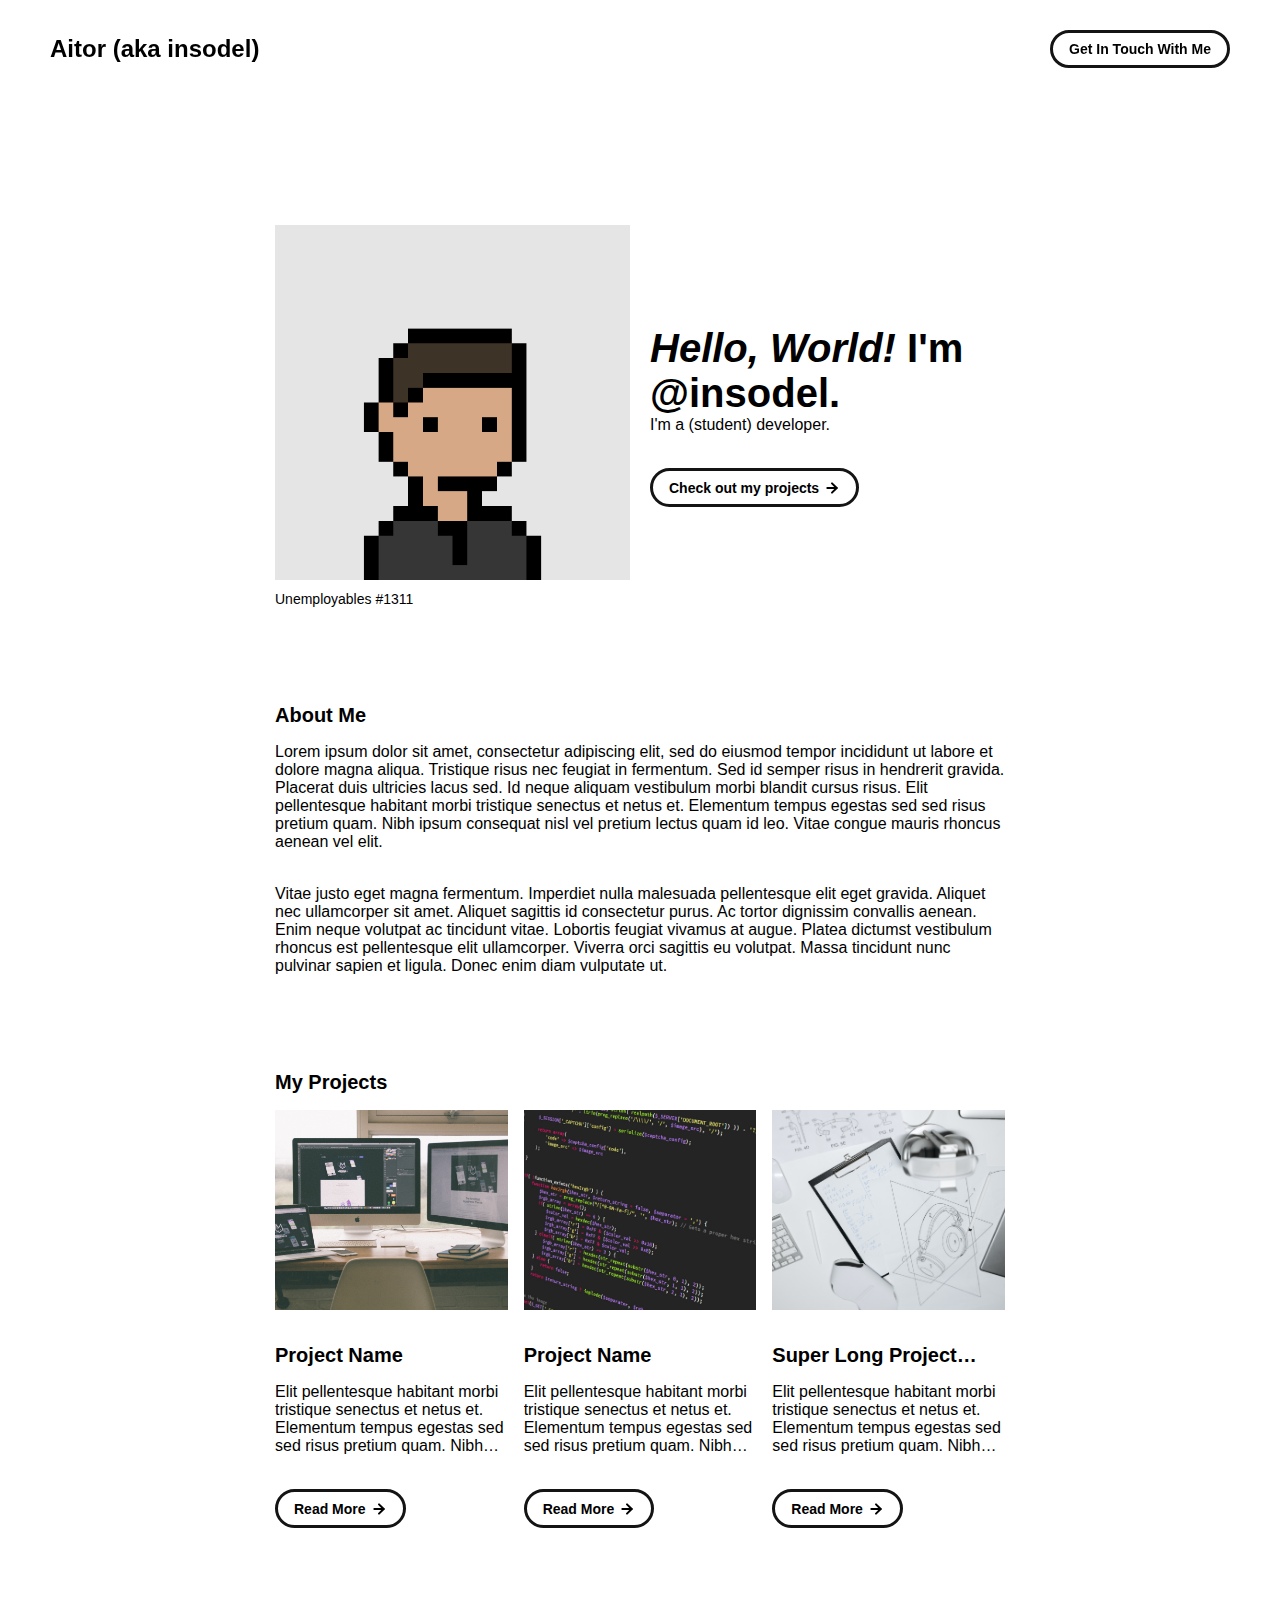
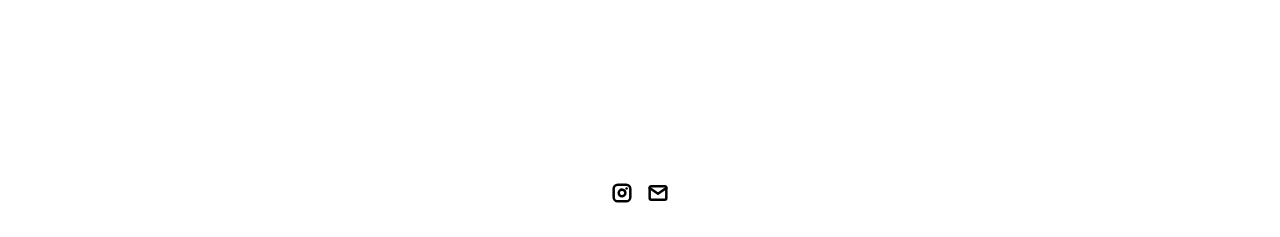
==== index.html @ 94fdd2ee "updating mail and instagram" ====
<!DOCTYPE html>
<html lang="en">
	<head>
		<meta charset="utf-8">

    <!-- 
      TODO

      Upload your Unemployable (or whatever photo you like) to the assets/images folder
      and change the name of the image below to match the uploaded one

      Change the title in the <title> tag to whatever you would like the title of your portfolio to be

      This should be the same across all pages.
     -->
    <link rel="icon" href="./assets/images/1311.png" />
		<title>Insodel's Unemployables Portfolio</title>
    <meta name="description" content="A landing page to showcase what I'm currently learning.">
    <meta name="viewport" content="width=device-width, initial-scale=1" />

		<link rel="stylesheet" href="./css/layout.css">
    <link rel="stylesheet" href="./css/typography.css">
    <link rel="stylesheet" href="./css/utilities.css">

		<script defer src="./js/script.js"></script>
	</head>
	<body>
    <!-- NAVBAR -->
    <div class="navbar">
      <a class="nav-title-link" href="./index.html">
        <!-- TODO - Change the "Portfolio Title" to whatever you want displayed in the top left -->
        <span class="nav-title">Aitor (aka insodel)</span>
         
        <a class="button" href="mailto:aitor.alavaruiz@gmail.com">
          <span class="button-text">Get In Touch With Me</span>
        </a>
      </a>
    </div>

    <!-- MAIN PAGE CONTENT -->
    <div id="main-content">

      <!-- PORTFOLIO HEADER -->
      <div id="portfolio-header">
        <div id="portfolio-header-image-container">
          <!-- 
            TODO

            - Change the img "src" attribute to point to the Unemployable image you uploaded (or whatever image).
            - Change the number to point to your Unemployable & replace the OpenSea link with your own
            - If you aren't using an Unemployable as your image, remove the entire "a" element
          -->
          <img src="./assets/images/1311.png" class="portfolio-header-image">
          <a class="no-underline" target="_blank" href="https://opensea.io/assets/0xe0be388ab81c47b0f098d2030a1c9ef190691a8a/1311">
            <span class="image-caption">Unemployables #1311</span>
          </a>
        </div>

          <!-- 
            TODO

            - Change the main-title to whatver you want
            - Change the body-text after that to a quick introduction to what you do
            - Edit the button text if you feel like it. It will link to the projects section below.
          -->
        <div id="portfolio-header-text-container">
            <div class="header-text">
		    <span class="main-title"><i>Hello, World!</i> I'm @insodel.</span>
              <div class="body-text">I'm a (student) developer. </div>
            </div>
            <a class="button" id="my-work-link">
              <span class="button-text">Check out my projects</span> 
              <image src="./assets/icons/arrow-right.svg" class="right-arrow-icon"/>
            </a>
        </div>
      </div>

      <!-- ABOUT SECTION -->
      <!-- 
        TODO

        - Change the subheader-text to whatever header you want
        - Add paragraphs using the <div class="body-text"></div> elements in the "about-section-content"
      -->
      <div id="about-section">
        <span class="subheader-text">About Me</span>
        <div class="about-section-content">
          <div class="body-text">Lorem ipsum dolor sit amet, consectetur adipiscing elit, sed do eiusmod tempor incididunt ut labore et dolore magna aliqua. Tristique risus nec feugiat in fermentum. Sed id semper risus in hendrerit gravida. Placerat duis ultricies lacus sed. Id neque aliquam vestibulum morbi blandit cursus risus. Elit pellentesque habitant morbi tristique senectus et netus et. Elementum tempus egestas sed sed risus pretium quam. Nibh ipsum consequat nisl vel pretium lectus quam id leo. Vitae congue mauris rhoncus aenean vel elit.</div>
          <div class="body-text">Vitae justo eget magna fermentum. Imperdiet nulla malesuada pellentesque elit eget gravida. Aliquet nec ullamcorper sit amet. Aliquet sagittis id consectetur purus. Ac tortor dignissim convallis aenean. Enim neque volutpat ac tincidunt vitae. Lobortis feugiat vivamus at augue. Platea dictumst vestibulum rhoncus est pellentesque elit ullamcorper. Viverra orci sagittis eu volutpat. Massa tincidunt nunc pulvinar sapien et ligula. Donec enim diam vulputate ut.</div>
        </div>
      </div>

      <!-- PROJECTS / MY WORK SECTION -->
      <div id="my-work-section">
        <!-- TODO - Change the subheader-text to whatever you want the Projects section header to say -->
        <span class="subheader-text">My Projects</span>

        <div class="projects-container">
          <!-- 
            TODO

            This is where the project cards live. Here's a base level project card for you to copy:
            <div class="project-card">
              <img src="./assets/images/IMAGE_NAME" class="project-image">
              <div class="project-card-text-container">
                <div class="subheader-text project-title">PROJECT_NAME</div>
                <div class="body-text project-card-text">SMALL_PROJECT_DESCRIPTION</div>
              </div>
              <a class="button" href="./project-pages/PROJECT_PAGE_NAME.html">
                <span class="button-text">Read More</span>
                <image src="./assets/icons/arrow-right.svg" class="right-arrow-icon"/>
              </a>
            </div>

            - To add a project to the this area, copy the above, paste it below this comment, and change the following:
                - IMAGE_NAME: the name of the image file in assets/images
                - PROJECT_NAME: the name of the project (keep it short, it only shows 1 line)
                - SMALL_PROJECT_DESCRIPTION: a quick project description (max 4 lines)
                - PROJECT_PAGE_NAME.html: the html filename for the project (must be in project-pages folder)
          -->
          <div class="project-card">
            <img src="./assets/images/desktop.jpeg" class="project-image">
            <div class="project-card-text-container">
              <div class="subheader-text project-title">Project Name</div>
              <div class="body-text project-card-text">Elit pellentesque habitant morbi tristique senectus et netus et. Elementum tempus egestas sed sed risus pretium quam. Nibh ipsum consequat nisl vel pretium</div>
            </div>
            <a class="button" href="./project-pages/project-template.html">
              <span class="button-text">Read More</span>
              <image src="./assets/icons/arrow-right.svg" class="right-arrow-icon"/>
            </a>
          </div>
          <div class="project-card">
            <img src="./assets/images/code.jpeg" class="project-image">
            <div class="project-card-text-container">
              <div class="subheader-text project-title">Project Name</div>
              <div class="body-text project-card-text">Elit pellentesque habitant morbi tristique senectus et netus et. Elementum tempus egestas sed sed risus pretium quam. Nibh ipsum consequat nisl vel pretium</div>
            </div>
            <a class="button" href="./project-pages/project-template.html">
              <span class="button-text">Read More</span>
              <image src="./assets/icons/arrow-right.svg" class="right-arrow-icon"/>
            </a>
          </div>
          <div class="project-card">
            <img src="./assets/images/sketchbook.jpeg" class="project-image">
            <div class="project-card-text-container">
              <div class="subheader-text project-title">Super Long Project Name That Should be Hidden</div>
              <div class="body-text project-card-text">Elit pellentesque habitant morbi tristique senectus et netus et. Elementum tempus egestas sed sed risus pretium quam. Nibh ipsum consequat nisl vel pretium</div>
            </div>
            <a class="button" href="./project-pages/project-template.html">
              <span class="button-text">Read More</span>
              <image src="./assets/icons/arrow-right.svg" class="right-arrow-icon"/>
            </a>
          </div>
        </div>
      </div>
    </div>

    <!-- FOOTER -->
    <div id="footer">
      
      <a class="icon-link" target="_blank" href="https://instagram.com/insomniadeliriums">
        <image src="./assets/icons/instagram.svg" class="footer-icon"/>
      </a>
      
      <a class="icon-link" href="mailto:aitor.alavaruiz@gmail.com">
        <image src="./assets/icons/mail.svg" class="footer-icon"/>
      </a>
    </div>

	</body>
</html>
---- css/layout.css ----
* {
  box-sizing: border-box;
}

html {
  text-size-adjust: none;
  -webkit-text-size-adjust: none;
  -moz-text-size-adjust: none;
  -ms-text-size-adjust: none;
}

body {
  margin: 0;
  -webkit-font-smoothing: antialiased;
  -moz-osx-font-smoothing: grayscale;
}




/* Main Page Layout */

#main-content {
  margin: 225px 425px;
  display: flex;
  flex-direction: column;
  gap: 96px;
}




/* Portfolio Header */

#portfolio-header {
  display: flex;
  gap: 20px;
  align-items: center;
}

#portfolio-header-image-container {
  display: flex;
  flex-direction: column;
  gap: 10px;
  flex-basis: 50%;
}

.portfolio-header-image {
  width: 100%;
  height: auto;
}

#portfolio-header-text-container {
  display: flex;
  flex-direction: column;
  gap: 34px;
  flex-basis: 50%;
}




/* About Section */

#about-section {
  display: flex;
  flex-direction: column;
  gap: 16px;
}

.about-section-content {
  display: flex;
  flex-direction: column;
  gap: 34px;
}




/* Project Section */

#my-work-section {
  display: flex;
  flex-direction: column;
  gap: 16px;
}

.projects-container {
  display: flex;
  gap: 34px 16px;
  flex-wrap: wrap;
}

    /* Project Cards */

    .project-card {
      max-width: calc((100% - 32px) / 3);
      display: flex;
      flex-direction: column;
      gap: 34px;
    }

    .project-card-text-container {
      flex-direction: column;
      display: flex;
      gap: 16px
    }

    .project-image {
      width: 100%;
      height: 200px;
      object-fit: cover;
      object-position: center;
    }




/* Project Pages */

#project-header {
  display: flex;
  flex-direction: column;
  gap: 16px;
}

.project-header-image {
  width: 100%;
  height: auto;
}

#project-details {
  display: flex;
  flex-direction: column;
  gap: 16px;
}

.project-details-content {
  display: flex;
  flex-direction: column;
  gap: 34px;
}

    /* Project Gallery */

    #project-gallery {
      display: flex;
      flex-direction: column;
      gap: 16px;
    }

    .project-gallery-content {
      display: flex;
      flex-wrap: wrap;
      gap: 34px 16px;
    }

    .gallery-image-container {
      width: 100%;
      display: flex;
      flex-direction: column;
      gap: 10px;
    }

    .gallery-image-container.half-width {
      width: calc((100% - 16px) / 2);
    }

    .gallery-image {
      width: 100%;
      height: auto;
    }


/* Extra Extra large devices (large laptops and desktops, 1200px and below) */
@media only screen and (max-width: 1600px) {
  #main-content {
    margin: 225px 275px;
  }
}

/* Extra large devices (large laptops and desktops, 1200px and below) */
@media only screen and (max-width: 1200px) {
  #main-content {
    margin: 225px 175px;
  }
}

/* Large devices (laptops/desktops, 1000px and below) */
@media only screen and (max-width: 1000px) {
  #main-content {
    margin: 225px 75px;
  }
}

/* Small devices (portrait tablets and large phones, 800px and below) */
@media only screen and (max-width: 800px) {
  #main-content {
    margin: 150px 50px;
  }

  #portfolio-header {
    flex-direction: column;
  }

  .project-card {
    max-width: calc((100% - 16px) / 2);
  }
}

/* Small devices (portrait tablets and large phones, 600px and below) */
@media only screen and (max-width: 600px) {
  #main-content {
    margin: 125px 20px;
  }

  .project-card {
    max-width: 100%;
  }
}
---- css/typography.css ----
body {
  font-family: "Helvetica Neue", Helvetica, Arial, sans-serif;
}

.nav-title {
  font-weight: 700;
  font-size: 24px;
}

.button-text {
  font-size: 14px;
  font-weight: 700;
}

.image-caption {
  font-size: 14px;
  font-weight: 500;
}

.main-title {
  font-size: 40px;
  font-weight: 700;
}

.subheader-text {
  font-size: 20px;
  font-weight: 700;
}

.body-text {
  font-size: 16px;
  font-weight: 500;
}

.project-card-text {
  overflow: hidden;
  text-overflow: ellipsis;
  display: -webkit-box;
  -webkit-line-clamp: 4;
  -webkit-box-orient: vertical;
}

.project-title {
  overflow: hidden;
  text-overflow: ellipsis;
  display: -webkit-box;
  -webkit-line-clamp: 1;
  -webkit-box-orient: vertical;
}
---- css/utilities.css ----
/* Icons */

.right-arrow-icon {
  width: 16px;
  height: 16px;
  margin-top: 1px;
}

.footer-icon {
  width: 20px;
  height: 20px;
}

a.icon-link {
  transition: transform 200ms ease-in-out;
}

a.icon-link:hover {
  cursor: pointer;
  stroke-width: 5;
  margin: 0;
  transform: rotate(15deg);
}


/* Navbar Styling */

.navbar {
  width: 100%;
  padding: 30px 50px;
  display: flex;
  justify-content: space-between;
  align-items: center;
  position: fixed;
  top: 0;
  left: 0;
}

.nav-title-link {
  color: black;
  text-decoration: none;
}

.nav-title-link:hover {
  text-decoration: underline;
}

/* Small devices (portrait tablets and large phones, 800px and below) */
@media only screen and (max-width: 800px) {
  .navbar {
    padding: 20px 20px;
    background-color: white
  }
}


/* Button Styling */

a.button {
  padding: 8px 16px;
  border: 3px solid #141414;
  border-radius: 50px;
  color: black;
  text-decoration: none;
  width: fit-content;
  display: flex;
  gap: 5px;
  align-items: center;
}

a.button:hover {
  text-decoration: underline;
  text-decoration-thickness: 2px;
  cursor: pointer;
}


/* Footer Styling */

#footer {
  width: 100%;
  display: flex;
  padding: 30px 50px;
  justify-content: center;
  align-items: center;
  gap: 16px;
}

/* Link Styling */
a.no-underline {
  text-decoration: none;
  color: black
}

a.no-underline:hover {
  text-decoration: underline;
  cursor: pointer;
}

/* Small devices (portrait tablets and large phones, 800px and below) */
@media only screen and (max-width: 800px) {
  #footer {
    padding: 20px 20px;
  }
}
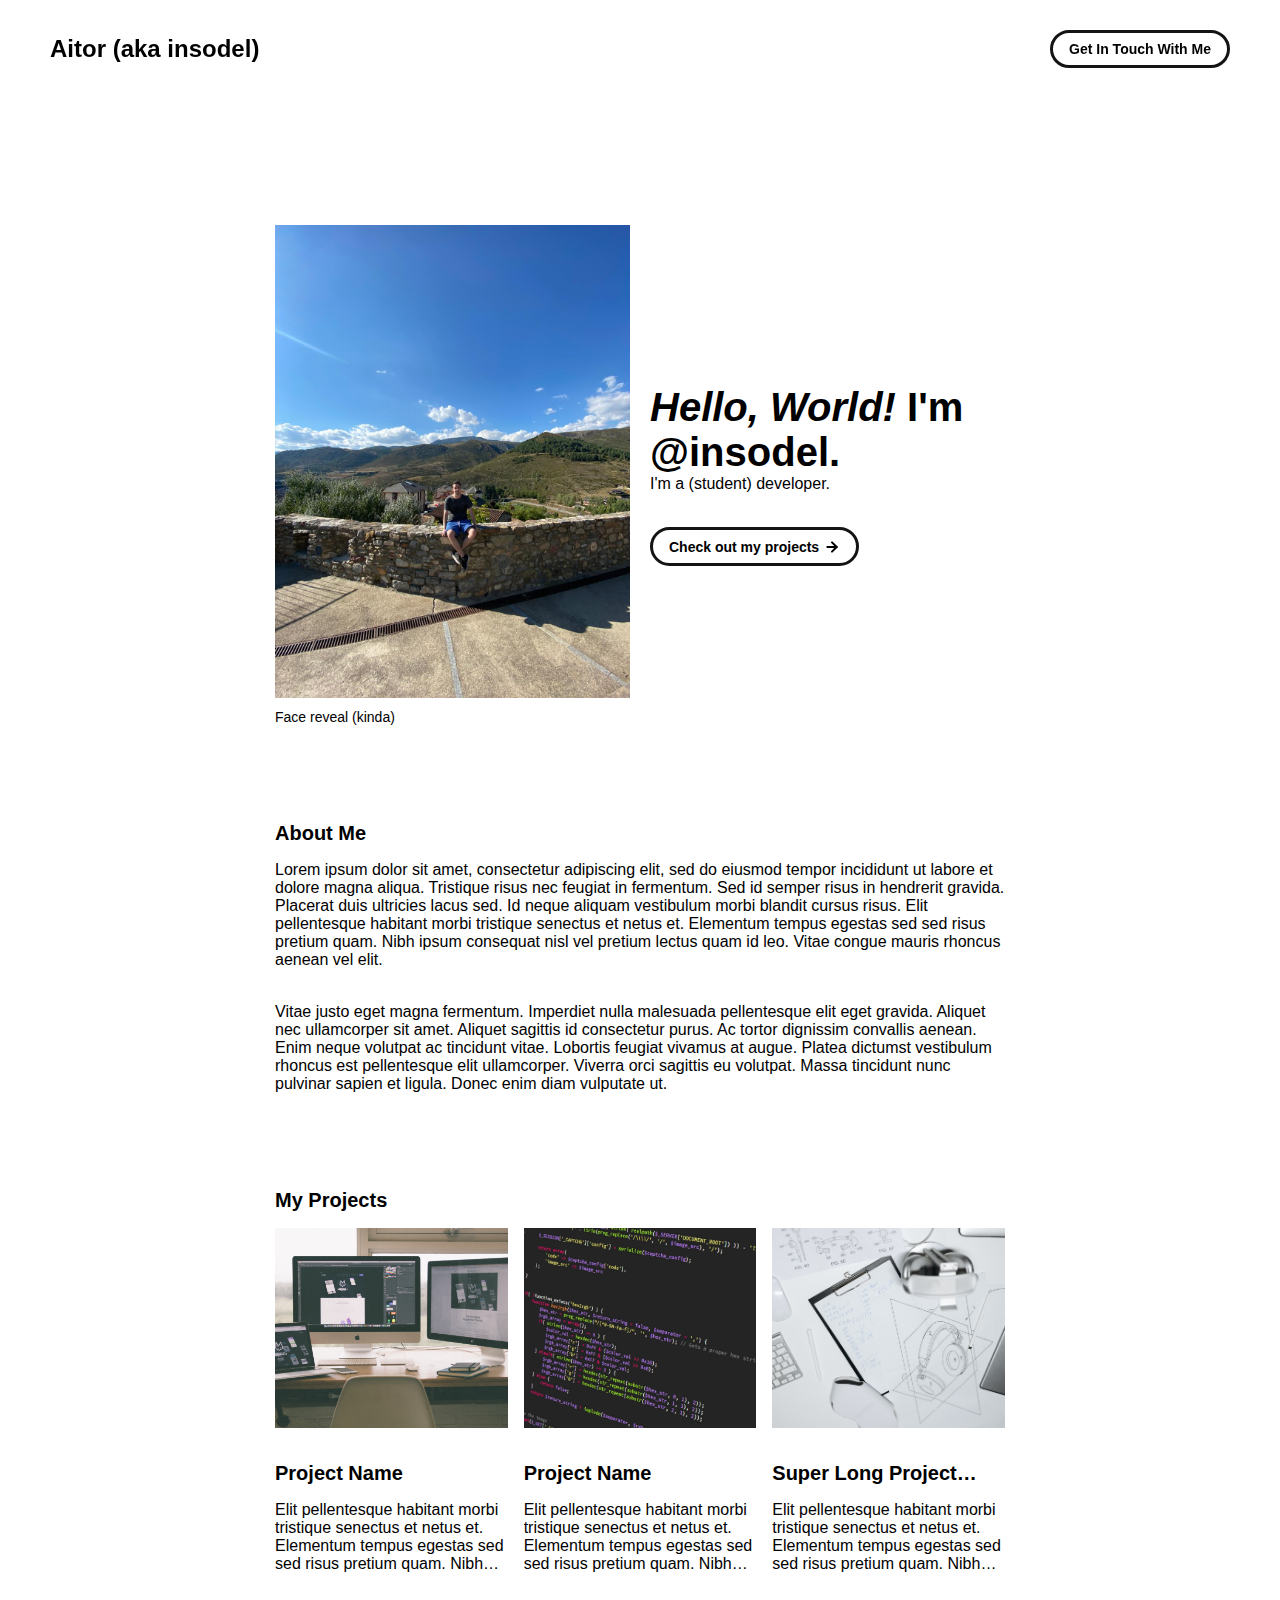
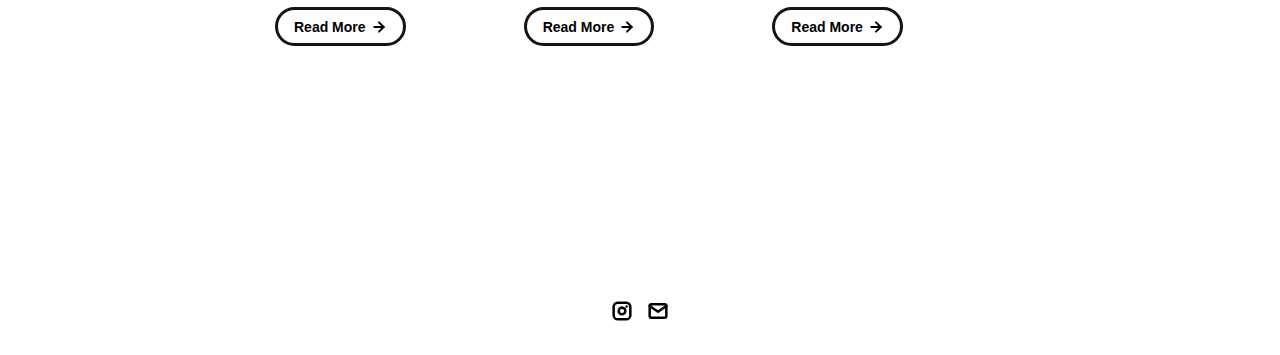
==== commit feaa479b: "Update index.html" ====
--- a/index.html
+++ b/index.html
@@ -13,7 +13,7 @@
 
       This should be the same across all pages.
      -->
-    <link rel="icon" href="./assets/images/1311.png" />
+    <link rel="icon" href="./assets/images/profpic.jpg" />
 		<title>Insodel's Unemployables Portfolio</title>
     <meta name="description" content="A landing page to showcase what I'm currently learning.">
     <meta name="viewport" content="width=device-width, initial-scale=1" />
@@ -50,9 +50,9 @@
             - Change the number to point to your Unemployable & replace the OpenSea link with your own
             - If you aren't using an Unemployable as your image, remove the entire "a" element
           -->
-          <img src="./assets/images/1311.png" class="portfolio-header-image">
+          <img src="./assets/images/profpic.jpg" class="portfolio-header-image">
           <a class="no-underline" target="_blank" href="https://opensea.io/assets/0xe0be388ab81c47b0f098d2030a1c9ef190691a8a/1311">
-            <span class="image-caption">Unemployables #1311</span>
+            <span class="image-caption">Face reveal (kinda)</span>
           </a>
         </div>
 
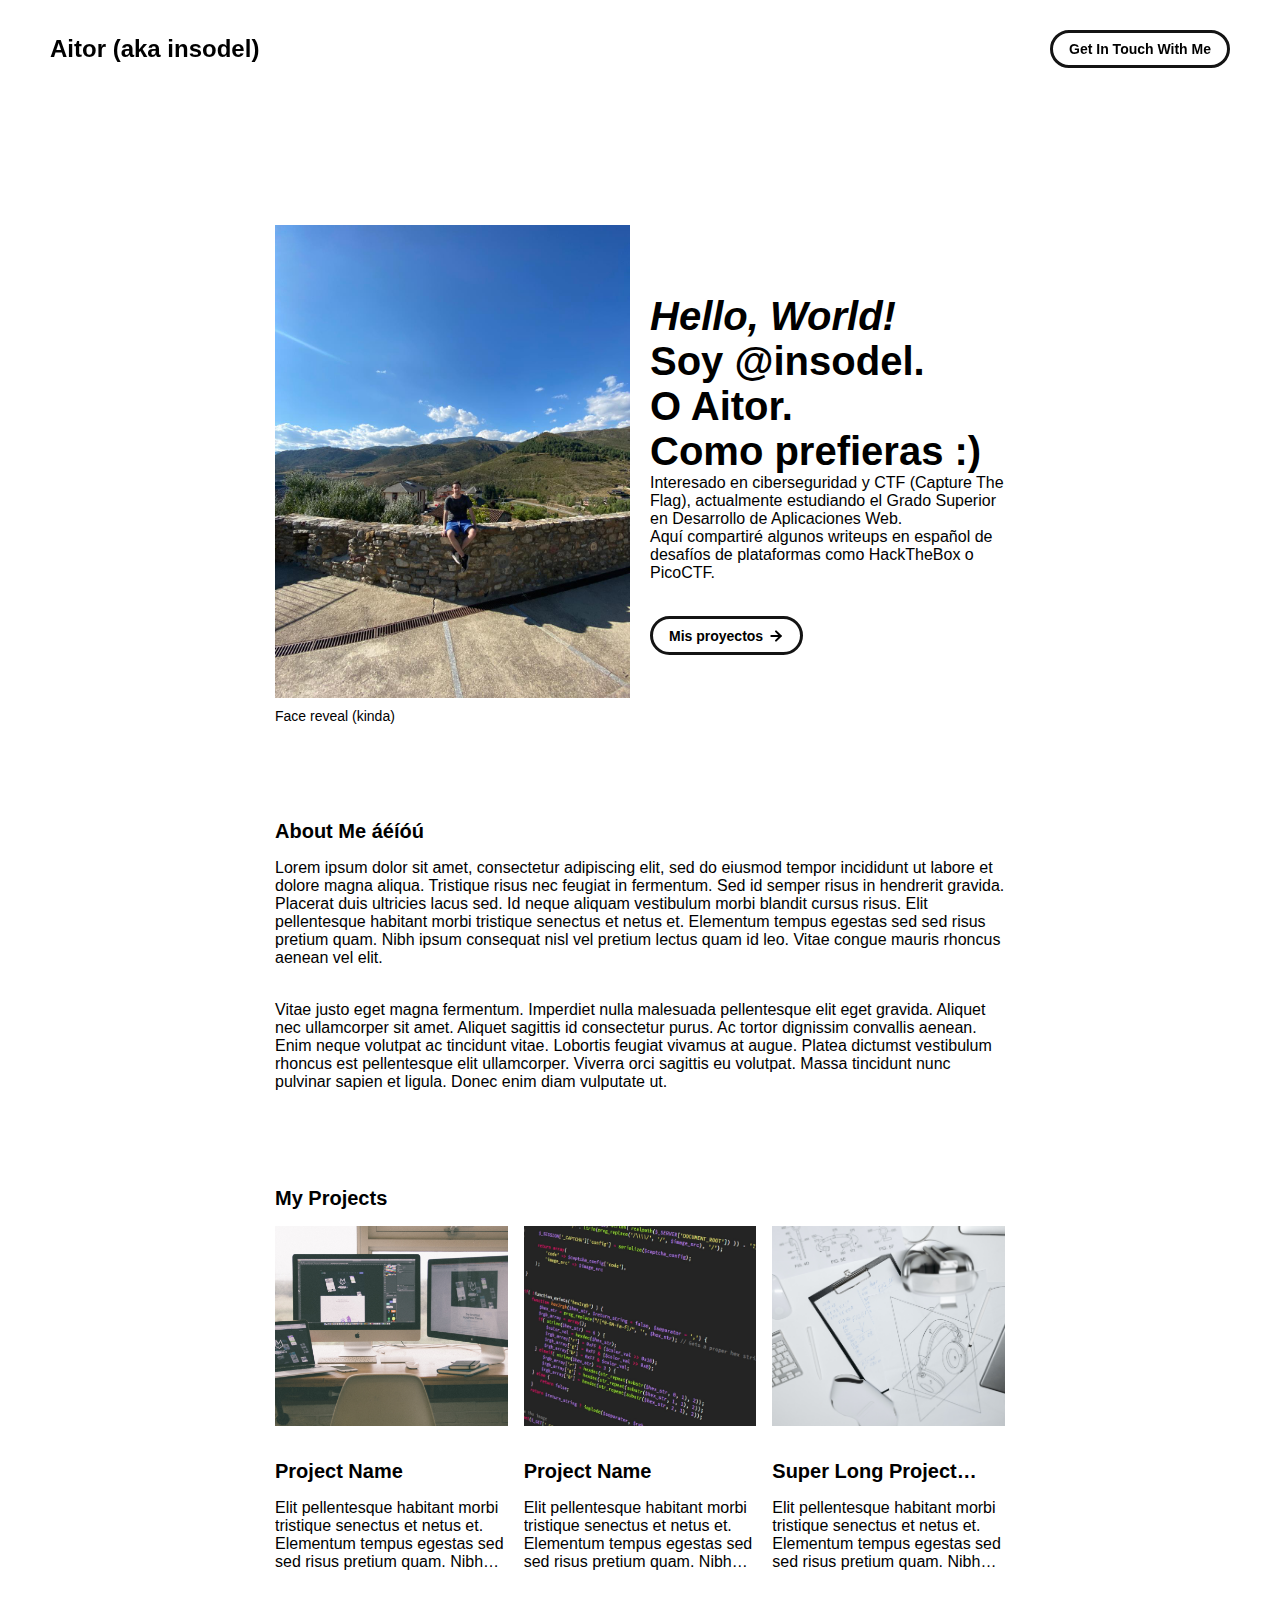
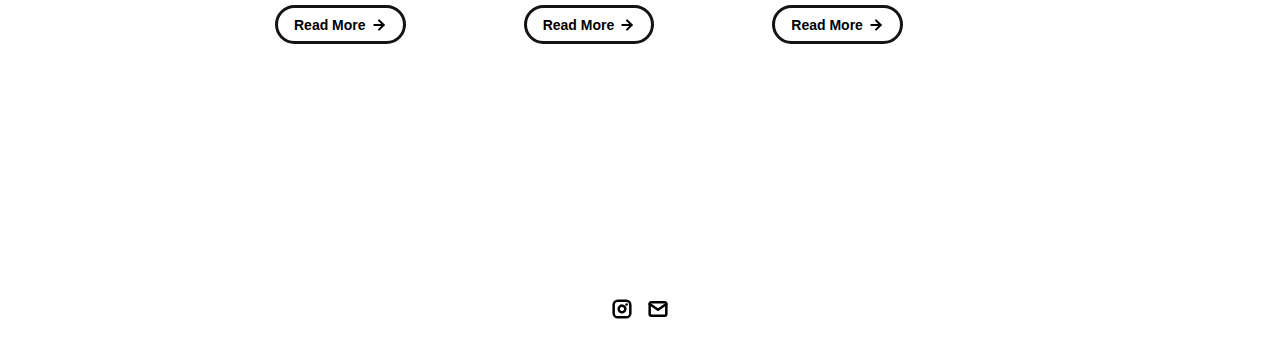
==== commit c59f6a27: "Update index.html" ====
--- a/index.html
+++ b/index.html
@@ -1,20 +1,11 @@
 <!DOCTYPE html>
-<html lang="en">
+<html lang="es">
 	<head>
 		<meta charset="utf-8">
 
-    <!-- 
-      TODO
-
-      Upload your Unemployable (or whatever photo you like) to the assets/images folder
-      and change the name of the image below to match the uploaded one
-
-      Change the title in the <title> tag to whatever you would like the title of your portfolio to be
-
-      This should be the same across all pages.
-     -->
+    
     <link rel="icon" href="./assets/images/profpic.jpg" />
-		<title>Insodel's Unemployables Portfolio</title>
+		<title>Insodel (Aitor)</title>
     <meta name="description" content="A landing page to showcase what I'm currently learning.">
     <meta name="viewport" content="width=device-width, initial-scale=1" />
 
@@ -51,9 +42,7 @@
             - If you aren't using an Unemployable as your image, remove the entire "a" element
           -->
           <img src="./assets/images/profpic.jpg" class="portfolio-header-image">
-          <a class="no-underline" target="_blank" href="https://opensea.io/assets/0xe0be388ab81c47b0f098d2030a1c9ef190691a8a/1311">
             <span class="image-caption">Face reveal (kinda)</span>
-          </a>
         </div>
 
           <!-- 
@@ -65,11 +54,11 @@
           -->
         <div id="portfolio-header-text-container">
             <div class="header-text">
-		    <span class="main-title"><i>Hello, World!</i> I'm @insodel.</span>
-              <div class="body-text">I'm a (student) developer. </div>
+		    <span class="main-title"><i>Hello, World!</i><br>Soy @insodel.<br> O Aitor.<br> Como prefieras :)</span>
+              <div class="body-text">Interesado en ciberseguridad y CTF (Capture The Flag), actualmente estudiando el Grado Superior en Desarrollo de Aplicaciones Web.<br>Aquí compartiré algunos writeups en español de desafíos de plataformas como HackTheBox o PicoCTF.  </div>
             </div>
             <a class="button" id="my-work-link">
-              <span class="button-text">Check out my projects</span> 
+              <span class="button-text">Mis proyectos</span> 
               <image src="./assets/icons/arrow-right.svg" class="right-arrow-icon"/>
             </a>
         </div>
@@ -83,7 +72,7 @@
         - Add paragraphs using the <div class="body-text"></div> elements in the "about-section-content"
       -->
       <div id="about-section">
-        <span class="subheader-text">About Me</span>
+        <span class="subheader-text">About Me áéíóú</span>
         <div class="about-section-content">
           <div class="body-text">Lorem ipsum dolor sit amet, consectetur adipiscing elit, sed do eiusmod tempor incididunt ut labore et dolore magna aliqua. Tristique risus nec feugiat in fermentum. Sed id semper risus in hendrerit gravida. Placerat duis ultricies lacus sed. Id neque aliquam vestibulum morbi blandit cursus risus. Elit pellentesque habitant morbi tristique senectus et netus et. Elementum tempus egestas sed sed risus pretium quam. Nibh ipsum consequat nisl vel pretium lectus quam id leo. Vitae congue mauris rhoncus aenean vel elit.</div>
           <div class="body-text">Vitae justo eget magna fermentum. Imperdiet nulla malesuada pellentesque elit eget gravida. Aliquet nec ullamcorper sit amet. Aliquet sagittis id consectetur purus. Ac tortor dignissim convallis aenean. Enim neque volutpat ac tincidunt vitae. Lobortis feugiat vivamus at augue. Platea dictumst vestibulum rhoncus est pellentesque elit ullamcorper. Viverra orci sagittis eu volutpat. Massa tincidunt nunc pulvinar sapien et ligula. Donec enim diam vulputate ut.</div>
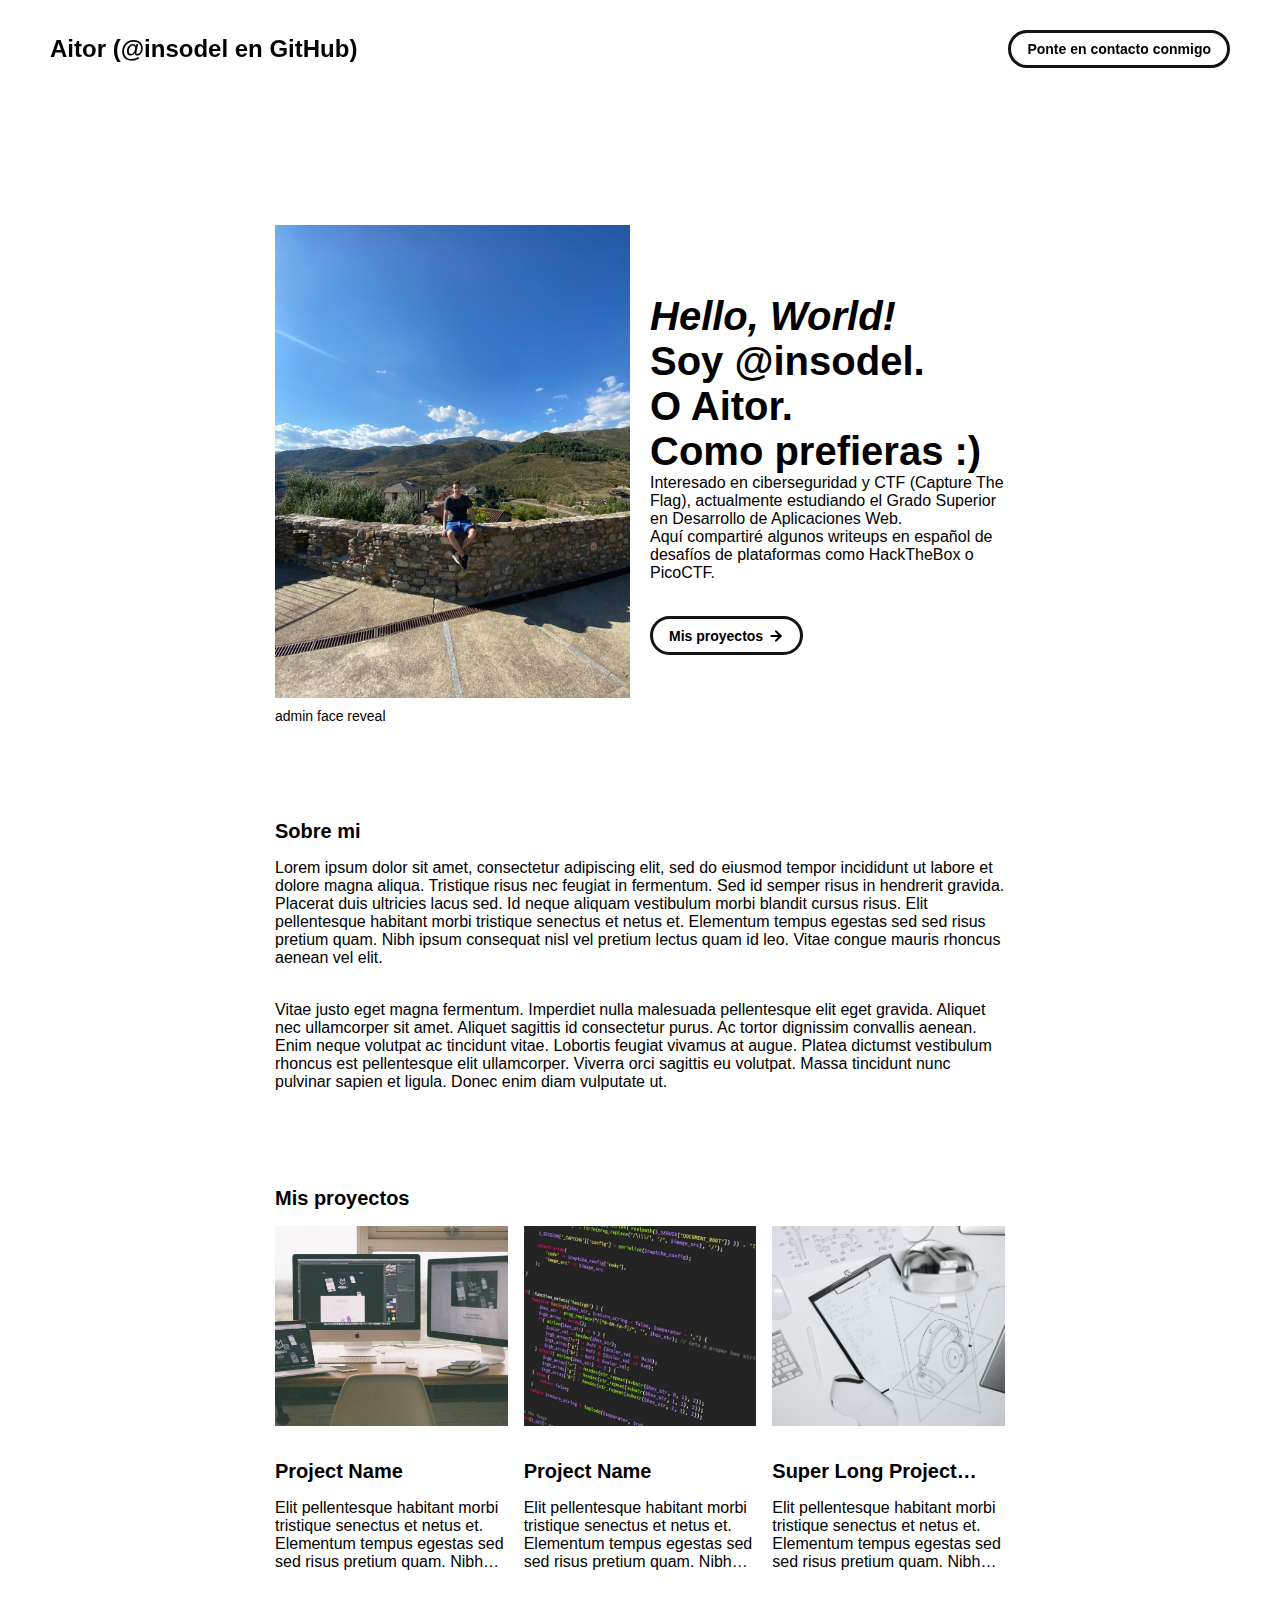
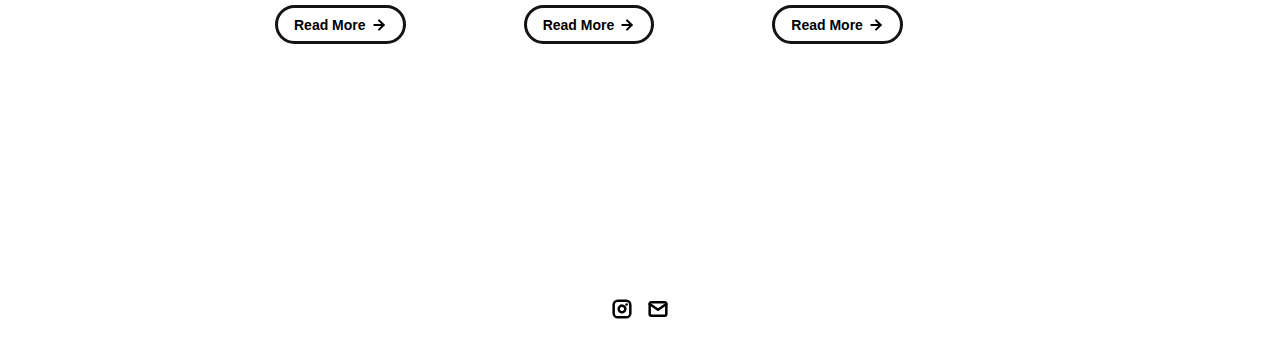
==== commit 692861c6: "Index and project template testing with some filler" ====
--- a/index.html
+++ b/index.html
@@ -2,11 +2,9 @@
 <html lang="es">
 	<head>
 		<meta charset="utf-8">
-
-    
     <link rel="icon" href="./assets/images/profpic.jpg" />
 		<title>Insodel (Aitor)</title>
-    <meta name="description" content="A landing page to showcase what I'm currently learning.">
+    <meta name="description" content="Portfolio de insodel usando GitHub Pages">
     <meta name="viewport" content="width=device-width, initial-scale=1" />
 
 		<link rel="stylesheet" href="./css/layout.css">
@@ -19,11 +17,10 @@
     <!-- NAVBAR -->
     <div class="navbar">
       <a class="nav-title-link" href="./index.html">
-        <!-- TODO - Change the "Portfolio Title" to whatever you want displayed in the top left -->
-        <span class="nav-title">Aitor (aka insodel)</span>
+        <span class="nav-title">Aitor (@insodel en GitHub)</span>
          
         <a class="button" href="mailto:aitor.alavaruiz@gmail.com">
-          <span class="button-text">Get In Touch With Me</span>
+          <span class="button-text">Ponte en contacto conmigo</span>
         </a>
       </a>
     </div>
@@ -42,7 +39,7 @@
             - If you aren't using an Unemployable as your image, remove the entire "a" element
           -->
           <img src="./assets/images/profpic.jpg" class="portfolio-header-image">
-            <span class="image-caption">Face reveal (kinda)</span>
+            <span class="image-caption">      admin face reveal</span>
         </div>
 
           <!-- 
@@ -65,14 +62,8 @@
       </div>
 
       <!-- ABOUT SECTION -->
-      <!-- 
-        TODO
-
-        - Change the subheader-text to whatever header you want
-        - Add paragraphs using the <div class="body-text"></div> elements in the "about-section-content"
-      -->
       <div id="about-section">
-        <span class="subheader-text">About Me áéíóú</span>
+        <span class="subheader-text">Sobre mi</span>
         <div class="about-section-content">
           <div class="body-text">Lorem ipsum dolor sit amet, consectetur adipiscing elit, sed do eiusmod tempor incididunt ut labore et dolore magna aliqua. Tristique risus nec feugiat in fermentum. Sed id semper risus in hendrerit gravida. Placerat duis ultricies lacus sed. Id neque aliquam vestibulum morbi blandit cursus risus. Elit pellentesque habitant morbi tristique senectus et netus et. Elementum tempus egestas sed sed risus pretium quam. Nibh ipsum consequat nisl vel pretium lectus quam id leo. Vitae congue mauris rhoncus aenean vel elit.</div>
           <div class="body-text">Vitae justo eget magna fermentum. Imperdiet nulla malesuada pellentesque elit eget gravida. Aliquet nec ullamcorper sit amet. Aliquet sagittis id consectetur purus. Ac tortor dignissim convallis aenean. Enim neque volutpat ac tincidunt vitae. Lobortis feugiat vivamus at augue. Platea dictumst vestibulum rhoncus est pellentesque elit ullamcorper. Viverra orci sagittis eu volutpat. Massa tincidunt nunc pulvinar sapien et ligula. Donec enim diam vulputate ut.</div>
@@ -82,13 +73,13 @@
       <!-- PROJECTS / MY WORK SECTION -->
       <div id="my-work-section">
         <!-- TODO - Change the subheader-text to whatever you want the Projects section header to say -->
-        <span class="subheader-text">My Projects</span>
+        <span class="subheader-text">Mis proyectos</span>
 
         <div class="projects-container">
           <!-- 
             TODO
 
-            This is where the project cards live. Here's a base level project card for you to copy:
+            This is where the project cards live:
             <div class="project-card">
               <img src="./assets/images/IMAGE_NAME" class="project-image">
               <div class="project-card-text-container">
@@ -101,7 +92,7 @@
               </a>
             </div>
 
-            - To add a project to the this area, copy the above, paste it below this comment, and change the following:
+            - To add a project to this area, copy the above, paste it below this comment, and change the following:
                 - IMAGE_NAME: the name of the image file in assets/images
                 - PROJECT_NAME: the name of the project (keep it short, it only shows 1 line)
                 - SMALL_PROJECT_DESCRIPTION: a quick project description (max 4 lines)
@@ -113,7 +104,7 @@
               <div class="subheader-text project-title">Project Name</div>
               <div class="body-text project-card-text">Elit pellentesque habitant morbi tristique senectus et netus et. Elementum tempus egestas sed sed risus pretium quam. Nibh ipsum consequat nisl vel pretium</div>
             </div>
-            <a class="button" href="./project-pages/project-template.html">
+            <a class="button" href="./project-pages/first-template.html">
               <span class="button-text">Read More</span>
               <image src="./assets/icons/arrow-right.svg" class="right-arrow-icon"/>
             </a>
@@ -124,7 +115,7 @@
               <div class="subheader-text project-title">Project Name</div>
               <div class="body-text project-card-text">Elit pellentesque habitant morbi tristique senectus et netus et. Elementum tempus egestas sed sed risus pretium quam. Nibh ipsum consequat nisl vel pretium</div>
             </div>
-            <a class="button" href="./project-pages/project-template.html">
+            <a class="button" href="./project-pages/first-template.html">
               <span class="button-text">Read More</span>
               <image src="./assets/icons/arrow-right.svg" class="right-arrow-icon"/>
             </a>
@@ -135,7 +126,7 @@
               <div class="subheader-text project-title">Super Long Project Name That Should be Hidden</div>
               <div class="body-text project-card-text">Elit pellentesque habitant morbi tristique senectus et netus et. Elementum tempus egestas sed sed risus pretium quam. Nibh ipsum consequat nisl vel pretium</div>
             </div>
-            <a class="button" href="./project-pages/project-template.html">
+            <a class="button" href="./project-pages/first-template.html">
               <span class="button-text">Read More</span>
               <image src="./assets/icons/arrow-right.svg" class="right-arrow-icon"/>
             </a>
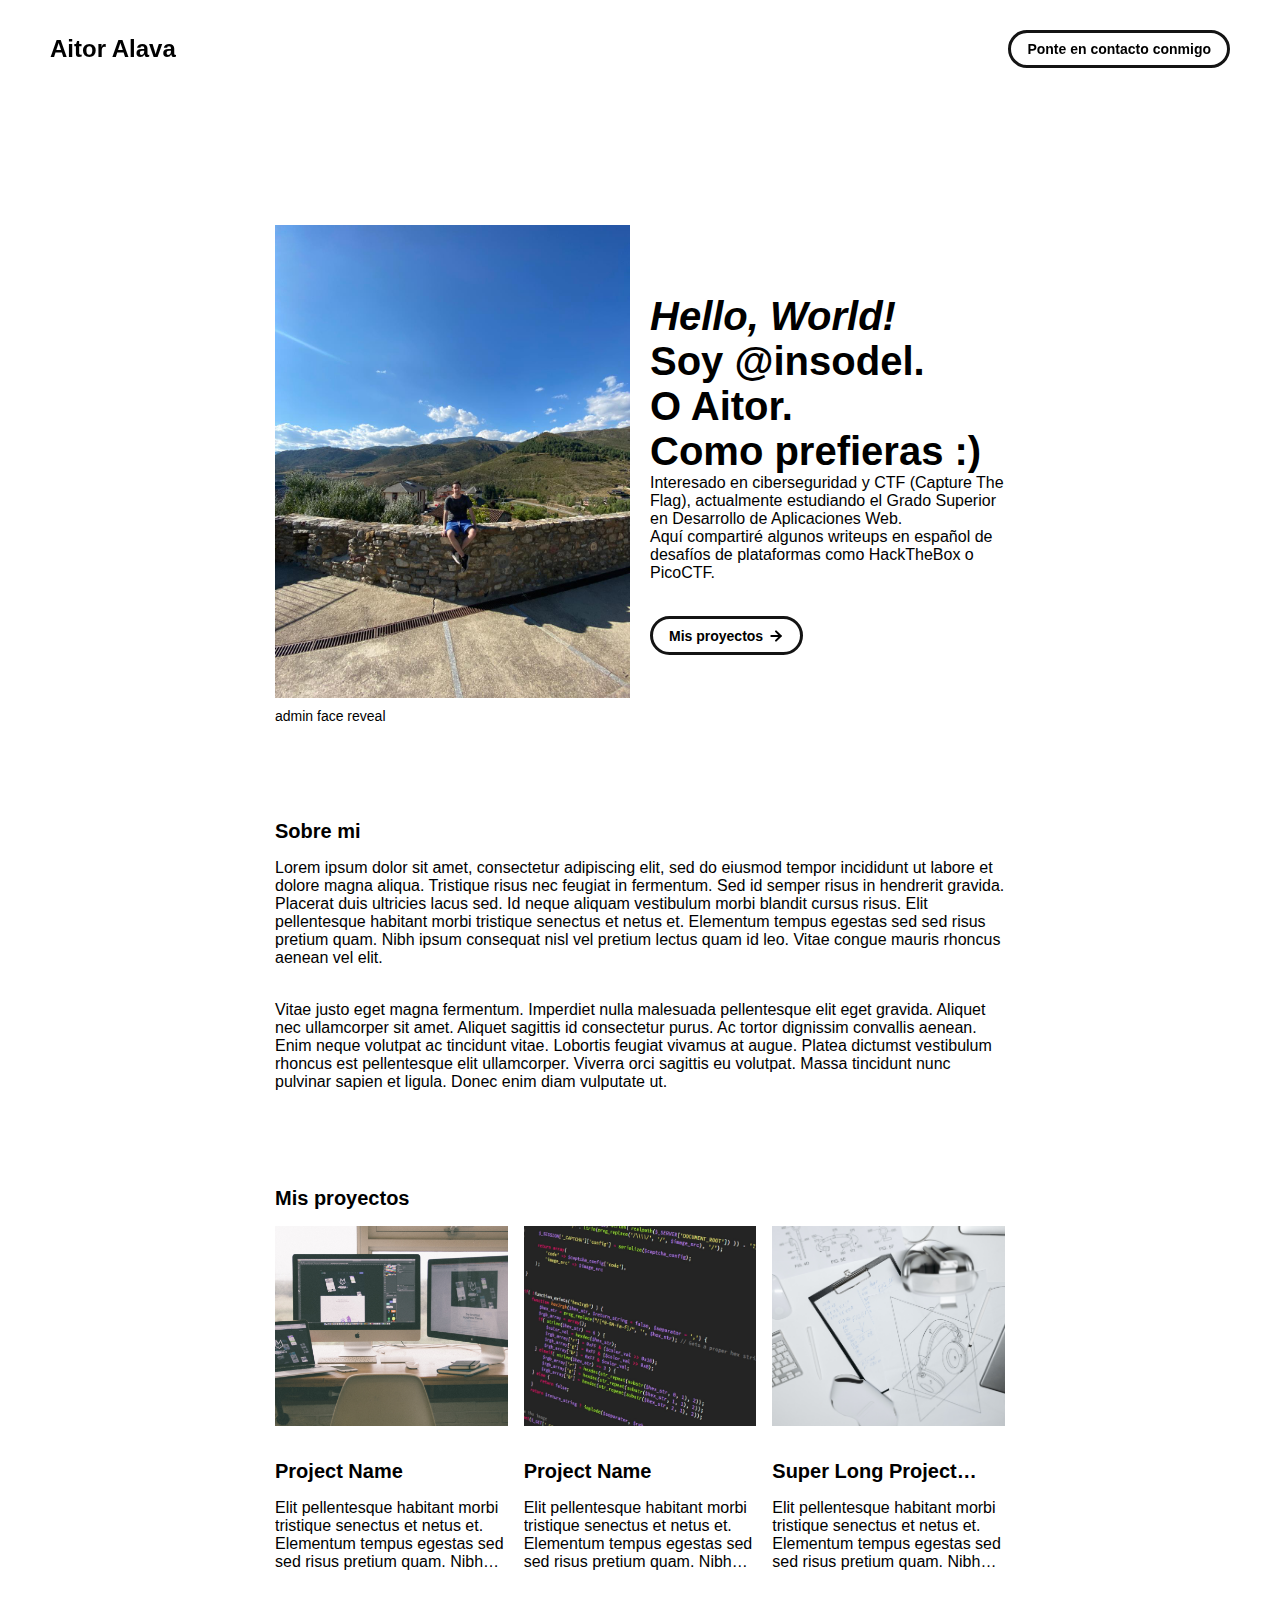
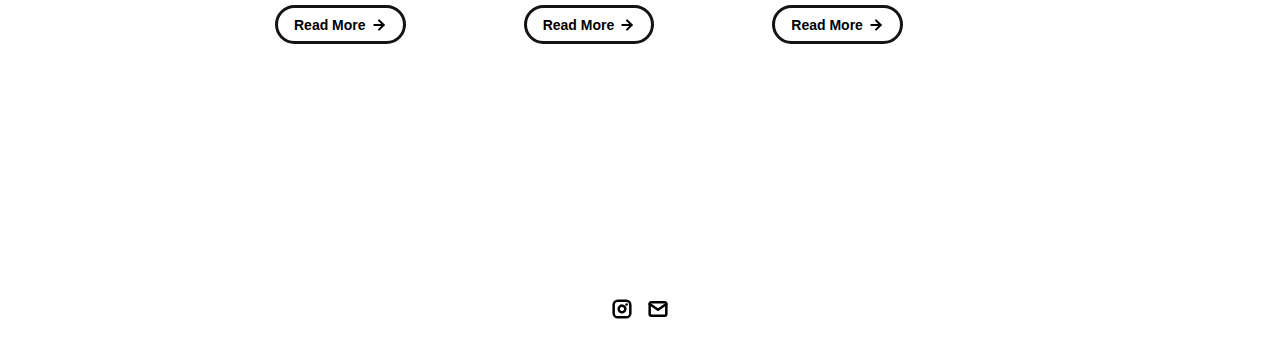
==== commit b485c2f1: "Changed title" ====
--- a/index.html
+++ b/index.html
@@ -3,7 +3,7 @@
 	<head>
 		<meta charset="utf-8">
     <link rel="icon" href="./assets/images/profpic.jpg" />
-		<title>Insodel (Aitor)</title>
+		<title>Aitor Alava (insodel)</title>
     <meta name="description" content="Portfolio de insodel usando GitHub Pages">
     <meta name="viewport" content="width=device-width, initial-scale=1" />
 
@@ -17,7 +17,7 @@
     <!-- NAVBAR -->
     <div class="navbar">
       <a class="nav-title-link" href="./index.html">
-        <span class="nav-title">Aitor (@insodel en GitHub)</span>
+        <span class="nav-title">Aitor Alava</span>
          
         <a class="button" href="mailto:aitor.alavaruiz@gmail.com">
           <span class="button-text">Ponte en contacto conmigo</span>
@@ -72,7 +72,7 @@
 
       <!-- PROJECTS / MY WORK SECTION -->
       <div id="my-work-section">
-        <!-- TODO - Change the subheader-text to whatever you want the Projects section header to say -->
+
         <span class="subheader-text">Mis proyectos</span>
 
         <div class="projects-container">
--- a/css/layout.css
+++ b/css/layout.css
@@ -16,8 +16,6 @@
 }
 
 
-
-
 /* Main Page Layout */
 
 #main-content {
@@ -26,8 +24,6 @@
   flex-direction: column;
   gap: 96px;
 }
-
-
 
 
 /* Portfolio Header */
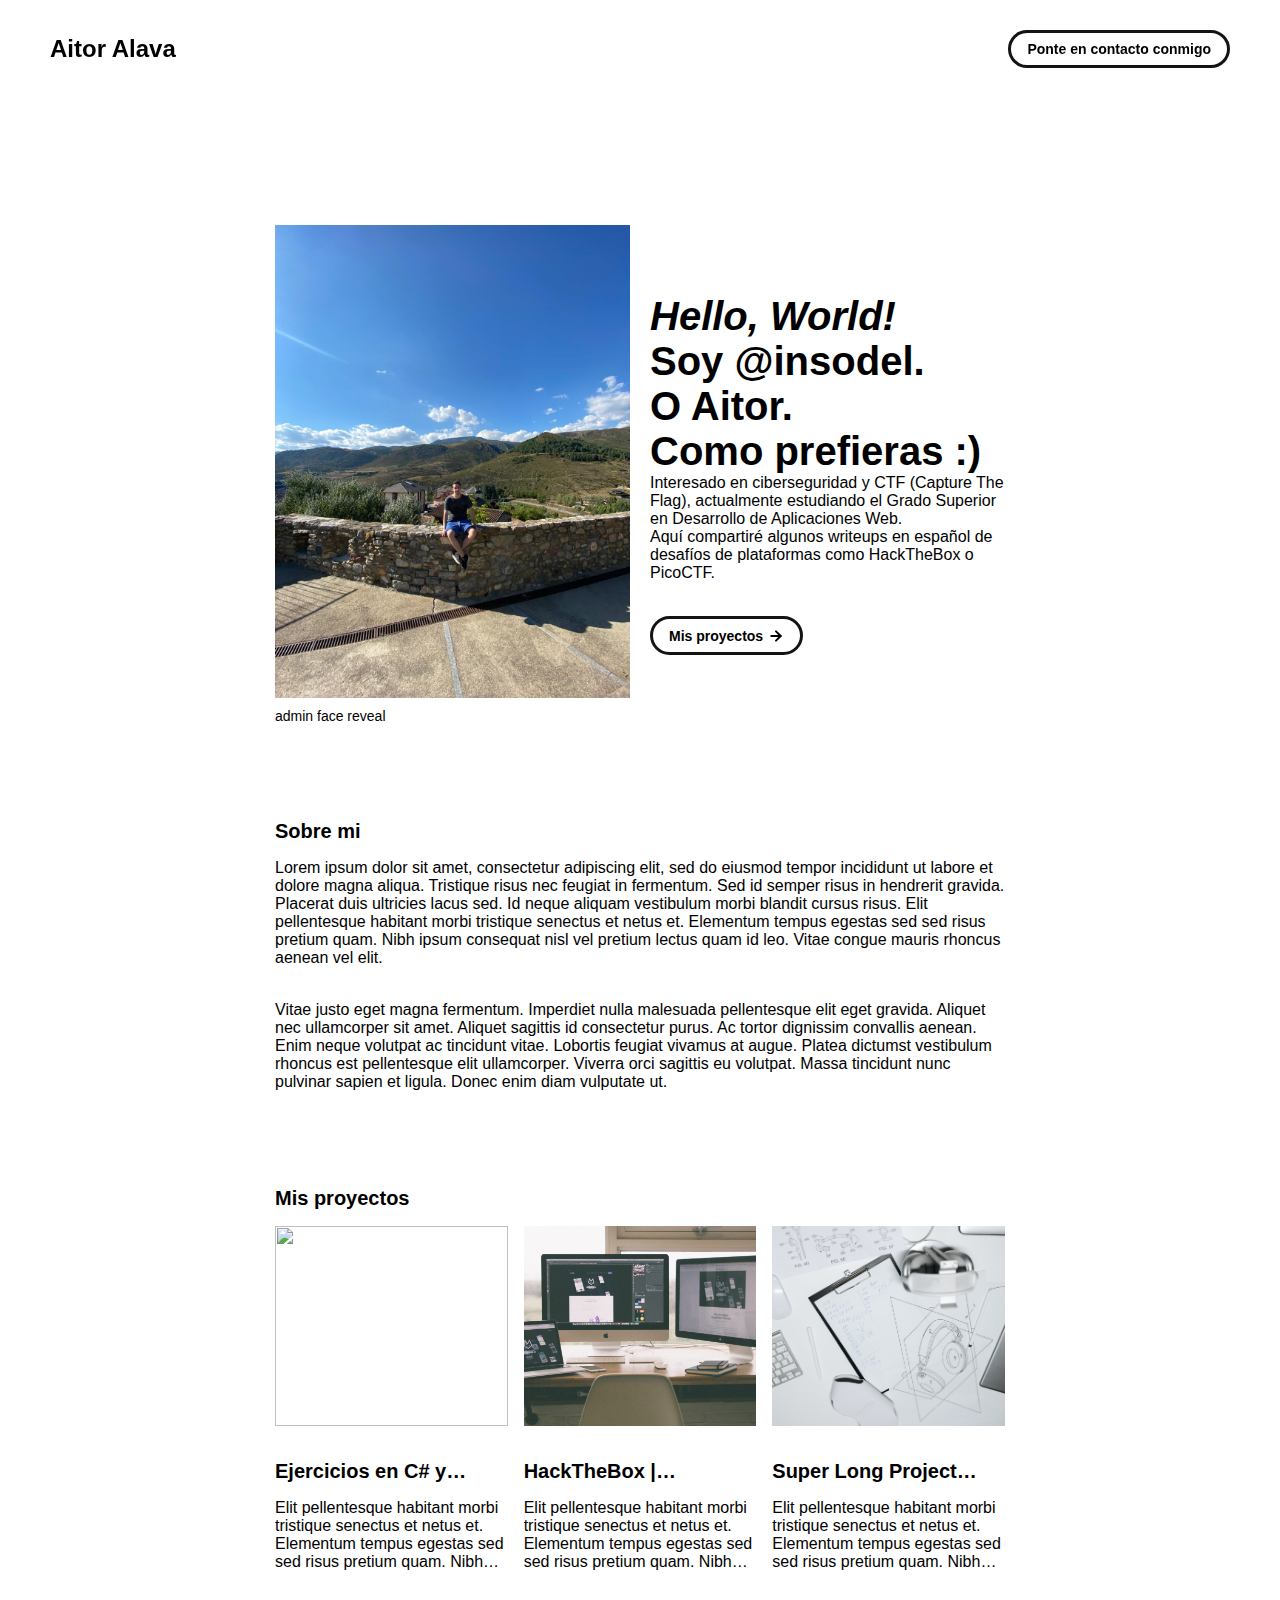
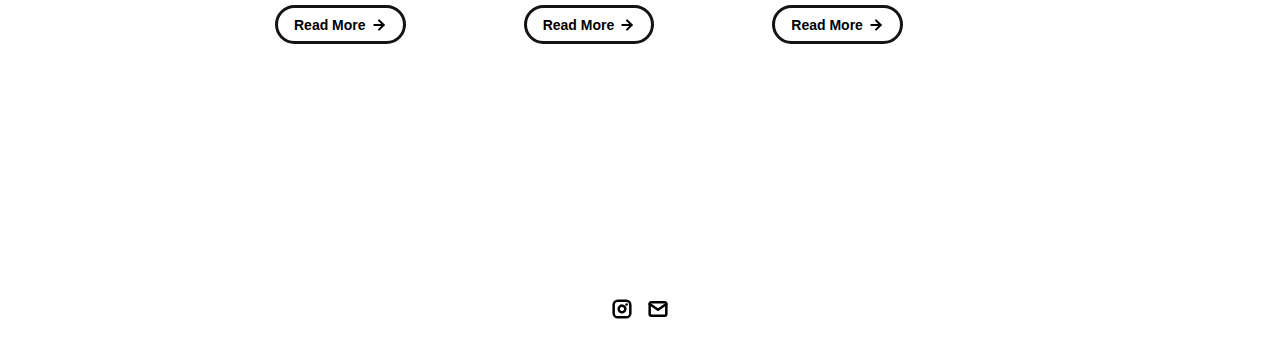
==== commit 74364271: "github project page template" ====
--- a/index.html
+++ b/index.html
@@ -6,7 +6,6 @@
 		<title>Aitor Alava (insodel)</title>
     <meta name="description" content="Portfolio de insodel usando GitHub Pages">
     <meta name="viewport" content="width=device-width, initial-scale=1" />
-
 		<link rel="stylesheet" href="./css/layout.css">
     <link rel="stylesheet" href="./css/typography.css">
     <link rel="stylesheet" href="./css/utilities.css">
@@ -99,9 +98,9 @@
                 - PROJECT_PAGE_NAME.html: the html filename for the project (must be in project-pages folder)
           -->
           <div class="project-card">
-            <img src="./assets/images/desktop.jpeg" class="project-image">
+            <img src="./assets/images/github-status.pn" class="project-image">
             <div class="project-card-text-container">
-              <div class="subheader-text project-title">Project Name</div>
+              <div class="subheader-text project-title">Ejercicios en C# y Python en mi perfil de GitHub</div>
               <div class="body-text project-card-text">Elit pellentesque habitant morbi tristique senectus et netus et. Elementum tempus egestas sed sed risus pretium quam. Nibh ipsum consequat nisl vel pretium</div>
             </div>
             <a class="button" href="./project-pages/first-template.html">
@@ -110,12 +109,12 @@
             </a>
           </div>
           <div class="project-card">
-            <img src="./assets/images/code.jpeg" class="project-image">
+            <img src="./assets/images/desktop.jpeg" class="project-image">
             <div class="project-card-text-container">
-              <div class="subheader-text project-title">Project Name</div>
+              <div class="subheader-text project-title">HackTheBox | TryHackMe | PicoCTF</div>
               <div class="body-text project-card-text">Elit pellentesque habitant morbi tristique senectus et netus et. Elementum tempus egestas sed sed risus pretium quam. Nibh ipsum consequat nisl vel pretium</div>
             </div>
-            <a class="button" href="./project-pages/first-template.html">
+            <a class="button" href="./project-pages/second-template.html">
               <span class="button-text">Read More</span>
               <image src="./assets/icons/arrow-right.svg" class="right-arrow-icon"/>
             </a>
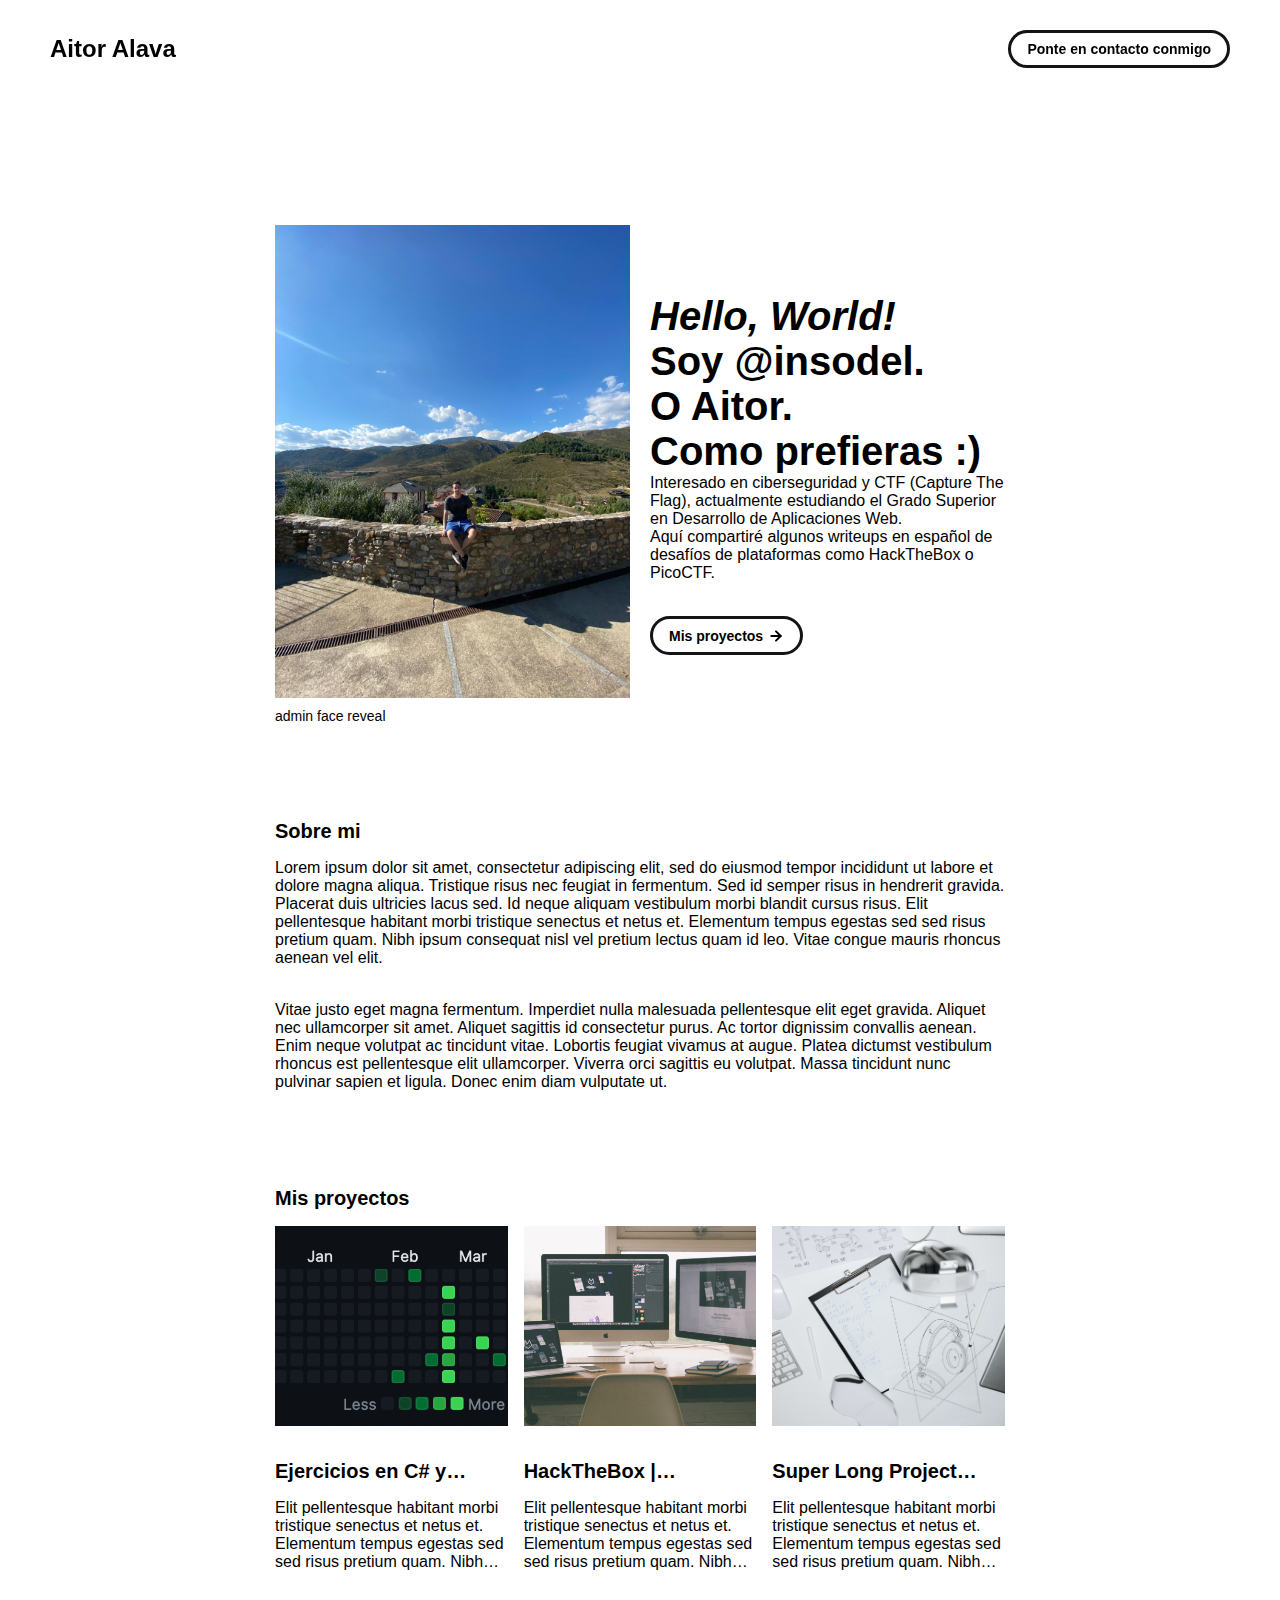
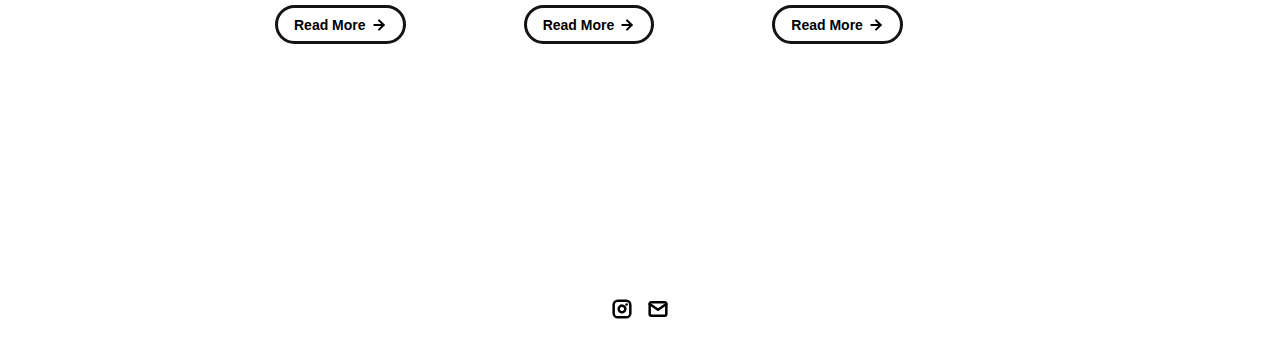
==== commit a5ea2b8f: "Update index.html" ====
--- a/index.html
+++ b/index.html
@@ -98,7 +98,7 @@
                 - PROJECT_PAGE_NAME.html: the html filename for the project (must be in project-pages folder)
           -->
           <div class="project-card">
-            <img src="./assets/images/github-status.pn" class="project-image">
+            <img src="./assets/images/github-status.png" class="project-image">
             <div class="project-card-text-container">
               <div class="subheader-text project-title">Ejercicios en C# y Python en mi perfil de GitHub</div>
               <div class="body-text project-card-text">Elit pellentesque habitant morbi tristique senectus et netus et. Elementum tempus egestas sed sed risus pretium quam. Nibh ipsum consequat nisl vel pretium</div>
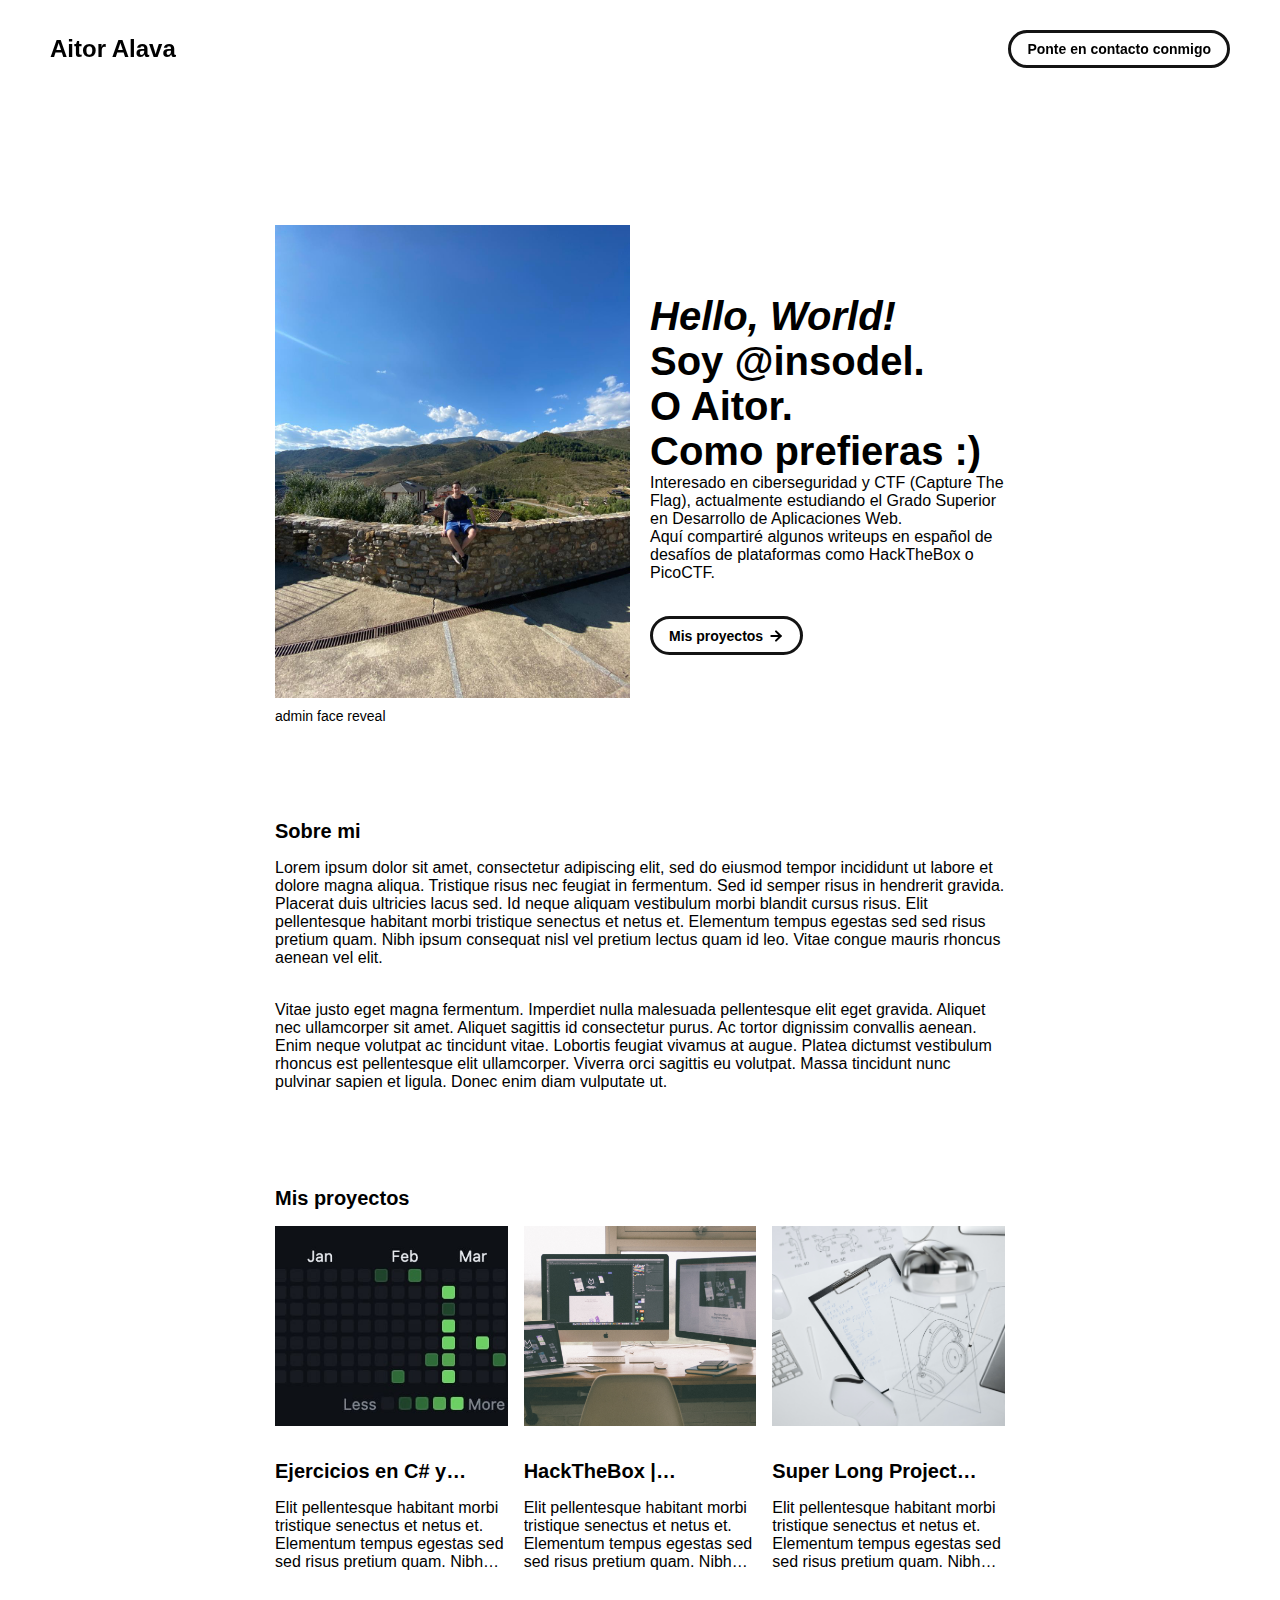
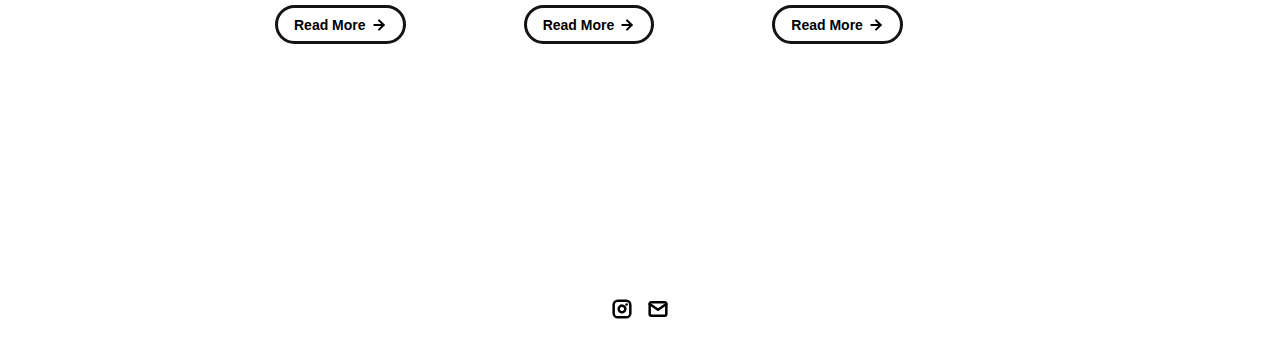
==== commit c5bd22b7: "png to jpg test" ====
--- a/index.html
+++ b/index.html
@@ -98,7 +98,7 @@
                 - PROJECT_PAGE_NAME.html: the html filename for the project (must be in project-pages folder)
           -->
           <div class="project-card">
-            <img src="./assets/images/github-status.png" class="project-image">
+            <img src="./assets/images/github-status.jpg" class="project-image">
             <div class="project-card-text-container">
               <div class="subheader-text project-title">Ejercicios en C# y Python en mi perfil de GitHub</div>
               <div class="body-text project-card-text">Elit pellentesque habitant morbi tristique senectus et netus et. Elementum tempus egestas sed sed risus pretium quam. Nibh ipsum consequat nisl vel pretium</div>
